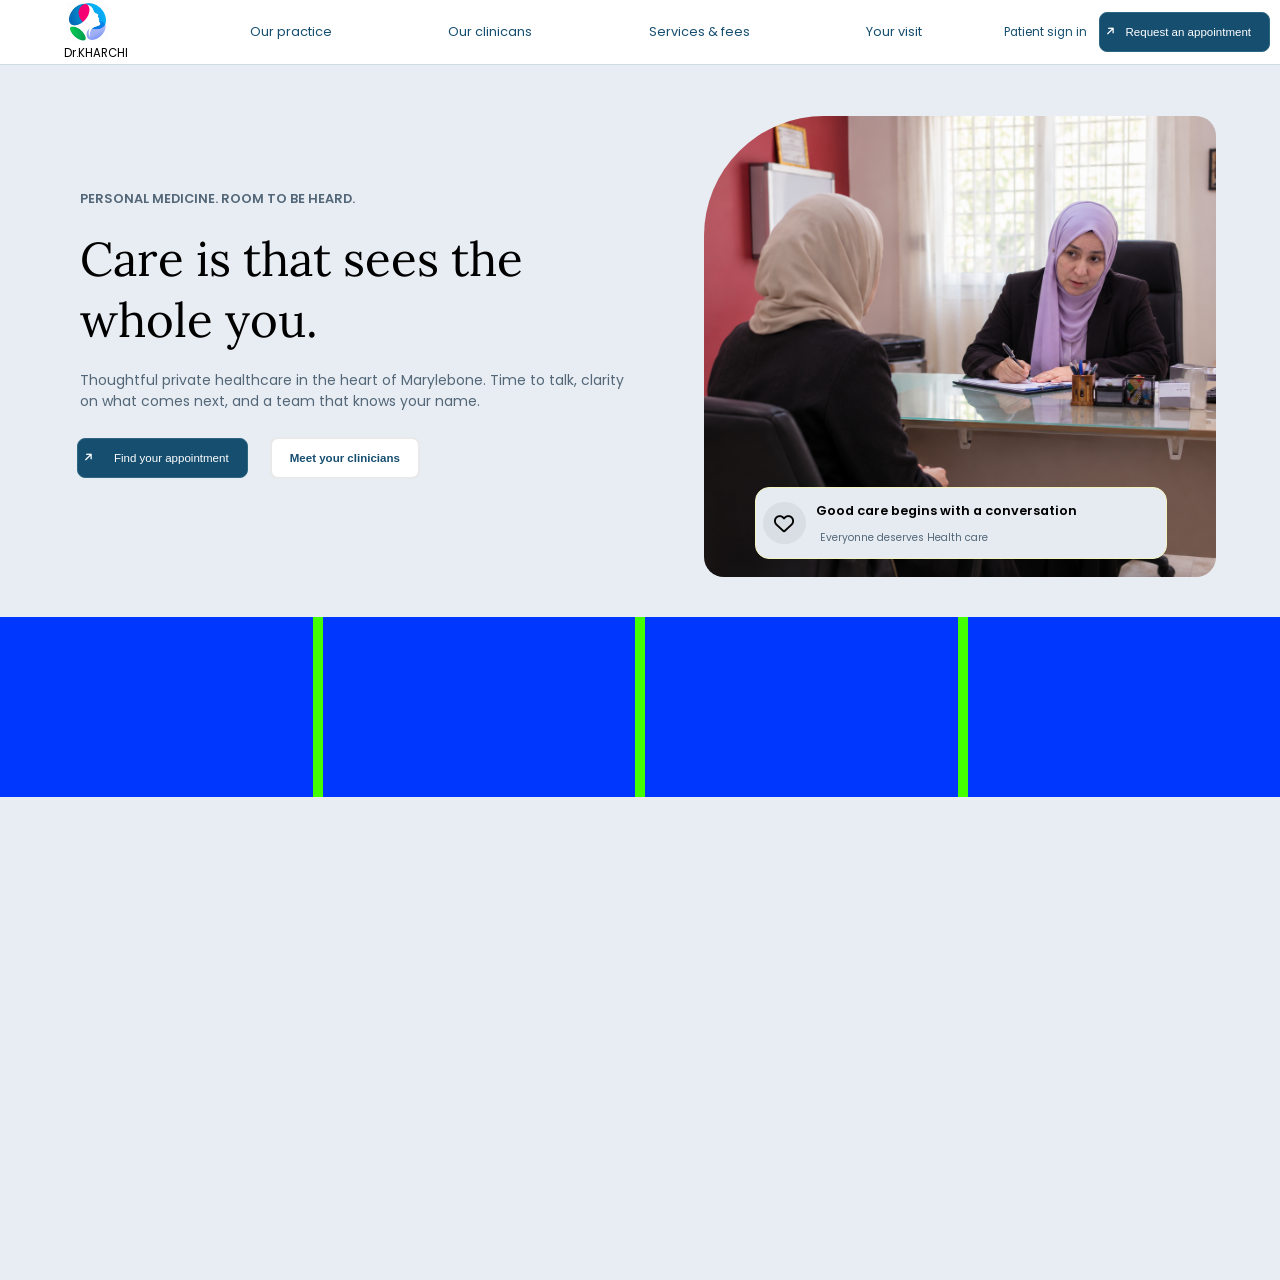
==== Home/Html/index.html @ 0db9b4b2 "Initial commit" ====
<!DOCTYPE html>
<html lang="en">
<head>
    <meta charset="UTF-8">
    <meta name="viewport" content="width=device-width, initial-scale=1.0">
    <title>Document</title>
    <link rel="stylesheet" href="../Css/Home-Style.css">
    <link rel="stylesheet" href="https://cdnjs.cloudflare.com/ajax/libs/font-awesome/6.7.2/css/all.min.css">
<link rel="preconnect" href="https://fonts.googleapis.com">
<link rel="preconnect" href="https://fonts.gstatic.com" crossorigin>
<link href="https://fonts.googleapis.com/css2?family=Archivo+Black&family=Archivo:ital,wght@0,100..900;1,100..900&family=BBH+Bartle&family=Bebas+Neue&family=Bungee&family=Cabin:ital,wght@0,400..700;1,400..700&family=Gravitas+One&family=Great+Vibes&family=Herr+Von+Muellerhoff&family=Isometra&family=Lobster&family=Lora:ital,wght@0,400..700;1,400..700&family=Monoton&family=Orbitron:wght@400..900&family=Permanent+Marker&family=Playfair+Display:ital,wght@0,400..900;1,400..900&family=Poppins:ital,wght@0,400;0,500;0,600;0,700;1,400&family=Press+Start+2P&family=Roboto+Flex:opsz,wght,XOPQ,XTRA,YOPQ,YTDE,YTFI,YTLC,YTUC@8..144,100..1000,96,468,79,-203,738,514,712&family=Roboto:ital,wght@0,100..900;1,100..900&family=Rubik+Mono+One&family=Russo+One&family=SN+Pro:ital,wght@0,200..900;1,200..900&family=Sekuya&display=swap" rel="stylesheet">
</head>


<body>

<header>
<div class="FirstPart-Of-Header">
<div class="Logo-And-ClinicNameDiv">

    <div class="Logo"></div>
       <p  class="ClinicName ">Dr.KHARCHI</p>

</div>

<!--Navigation  bar for  phones-->

<div class="Bars-Text-Div">
    <i class="fa-solid fa-bars" ></i>
    <p>Menue</p>
</div>


<!--Navigation  bar for  phones-->





<nav  class="NavigationBar">

    <a href="">Our practice</a>

    <a href="">Our clinicans</a>

    <a href="">Services & fees</a>

    <a href="">Your visit</a>

</nav>

<div class="HeaderButtonsDiv">

    <a class="SignIn-Link" href="">Patient sign in</a>
    <button class="GetAppointmentBtn">
        <i class="fa-solid fa-arrow-up" style="transform:rotate(45deg);"></i>
        <p>Request an appointment</p>
    </button>
</div>
</div>


<div class="LinksDiv">
    <div class="Line"></div>
<a href="">Our practice</a>

<a href="">Contact</a>

<a href="" class="SignIn-onsmallScreens">
    <p>Patient sign in</p>
    <i   class="fa-solid fa-arrow-right"></i>
</a>
</div>


</header>


<main>

<section class="Cta-Section">
<div class="Cta">
    <div class="Left-Cta">
        
        
            <div class="First-Part">
                 <p class="FirstText">PERSONAL MEDICINE. ROOM TO BE HEARD.</p>
            
                 <h1>Care is that sees  the whole you.</h1>

                 <p class="LastText">Thoughtful private healthcare in the heart of Marylebone. Time to talk, clarity on what comes next, and a team that knows your name.</p>

            </div>

            <div class="ButtonsIn-Cta">

                  <button class="FindAppointment-Btn">
                       <i class="fa-solid fa-arrow-up" style="transform:rotate(45deg);"></i>
                     <p>Find your  appointment</p>
                </button>
                  
                  <button class="MeetBtn">
                    <p>Meet  your clinicians</p>
                    <div class="ScrollingHover"></div>
                  </button>
                  <p class="LetsMeet">Let's meet</p>
                   

            </div>
           
                   
               <div class="Last-Part">

               </div>

    </div>
    
    <div class="Right-Cta">

         <div class="DoctorsPic">
            <div class="Div-Innnside-TheCtaPic">
                <div class="HeartSticker">
                    <i class="fa-regular fa-heart"></i>
                </div>
                <div class="TextInside-CtaPic">
                    <p class="Text1">Good care begins with a conversation</p>
                    <p class="Text2">Everyonne deserves Health care</p>
                </div>
            </div>
         </div>

    </div>

</div>

</section>

<div class="Practice-Essentials">

<div class="Location"></div>
<div class="Working-Days"></div>
<div class="Straight-Pricing"></div>
<div class="LastDiv"></div>


</div>

<section class="">

</section>


</main>




<footer>





</footer>
    
</body>






</html>
---- Home/Css/Home-Style.css ----
html{
    font-size:20px;
    font-family: "Poppins",sans-serif;
}


:root{

 --MainBackground-Color:#e8edf3;

  --Header--BackgroundColor:white;

  --Main-Links-Buttons:#164E70;

}





body{
    display: flex;
    flex-direction: column;
    width: 100%;
    min-height: 100vw;
    margin:0;
    background-color: var(--MainBackground-Color);
    overflow-x: hidden;
}

header{
display: flex;
width: 100%;
height: clamp(3rem,5vw,5rem);
border-bottom:0.5px solid #2f66813c;
background-color: var(--Header--BackgroundColor);
}


.LinksDiv{
    display: none;
   
}


.Bars-Text-Div{

    display: none;
   
}



.FirstPart-Of-Header{
    display: flex;
    width: 100vw;
    height: 100%;
    justify-content: space-between;
    align-items: center;
}





.fa-solid.fa-bars{
    display: none;
}



main{

display: flex;
flex-direction: column;
width: 100%;

}


.Cta-Section{
    display: flex;
    width: 100%;

    padding-bottom: 2rem;
    overflow: hidden;
    box-sizing: border-box;
}




.Logo-And-ClinicNameDiv{
    
    display: flex;
    flex-direction: column;
    width: clamp(7rem,15vw,10rem);
    height: 100%;
    justify-content: center;
    align-items: center;

}



.NavigationBar{

display: flex;
flex: 1;
height: 100%;
min-width: 15rem;
   justify-content: space-around;
    align-items: center;
}



.NavigationBar a{
    text-decoration: none;
    color:var(--Main-Links-Buttons);
    font-size: clamp(0.5rem,1vw,1rem);
}





.HeaderButtonsDiv{

    display: flex;
    width:clamp(15rem,21vw,25rem);
    height: 100%;
    align-items: center;
     justify-content: flex-end;
     padding-right: 0.5rem;
     box-sizing: border-box;
     gap: 0.6rem;
     flex-grow: 0;
}



.GetAppointmentBtn{
    display: flex;
    width: fit-content;
    height: fit-content;
    align-items: center;
    
   
    border-radius: 0.4rem;
    border: 1px solid #2F6681;
    background-color: #164E70;
    cursor: pointer;
}

.GetAppointmentBtn:hover{
background-color: #35586C;
}


.GetAppointmentBtn p{

    font-size: clamp(0.45rem,0.9vw,0.8rem);
    color: white;
    margin: 0.6rem;

}




.GetAppointmentBtn i{

   font-size: clamp(0.4rem,0.8vw,0.6rem);
color: white;
margin: 0;

}




.SignIn-Link{
    text-decoration: none;
    color: #164E70;
       font-size: clamp(0.5rem,0.9vw,0.7rem);

}




.Logo{
    background-image: url("/Photos/Logo.jpg");
    background-size: contain;
    background-repeat: no-repeat;
    width: 30%;
    height: 60%;
}



.ClinicName{
    font-size:clamp(0.5rem,0.9vw,0.65rem);
    margin: 0;
    margin-top: 0.2rem;
    text-align: center;
}



.Cta{
    display: flex;
    width: 100%;
    flex-wrap: wrap;
}


.Left-Cta{
    display: flex;
    flex-direction: column;
    flex: 1;
    min-width: 21rem;
    height: clamp(15rem,40vw,35rem);
justify-content: center;
padding-top: 4%;
box-sizing: border-box;

}


.Right-Cta{
    display: flex;
    flex: 1;
        min-width: 30rem;
     justify-content: center;
     align-items: end;
    height: clamp(15rem,40vw,35rem);
}


.DoctorsPic{
    position: relative;
    background-image: url("/Photos/DoctorsPic.png");
    background-size: cover;
    background-position: center;
    width: 80%;
    height: 90%;
    border-top-right-radius: 1rem;
        border-top-left-radius: 6rem;

        border-bottom-left-radius: 1rem;
                border-bottom-right-radius: 1rem;
         
      }




.Div-Innnside-TheCtaPic{
    position: absolute;
    display: flex;
     width: 80%;
     height: 15%;
     bottom: 4%;
     left: 10%;
     border-radius: 0.7rem;
     border: 1px solid rgb(244, 244, 192);
     background-color: #e5ebf1;
}




.HeartSticker{
    display: flex;
    flex: 1;
    max-width: 9%;
    min-width: 2.5rem;
    height: 100%;

    justify-content: flex-end;
    align-items: center;
}

.HeartSticker i{
    padding-bottom: 0.5rem;
      padding-top: 0.62rem;
        padding-right: 0.6rem;
          padding-left: 0.57rem;
    border-radius: 1.5rem;
    align-self: center;
    height: fit-content;
       

    background-color:rgba(128, 128, 128, 0.131);
}


.TextInside-CtaPic{
     display: flex;
     flex-direction: column;
    flex: 1;
 justify-content: center;
    padding-left: 0.5rem;
    box-sizing: border-box;
}



.TextInside-CtaPic .Text1{
font-size:clamp(0.6rem,1vw,0.8rem);
margin-bottom: 0;
font-weight: 600;
}




.TextInside-CtaPic .Text2{
margin-top: 0.5rem;
font-size:clamp(0.4rem,0.8vw,0.7rem);
color: #536778;
padding-left:0.2rem;
box-sizing: border-box;
}



.First-Part{
    display: flex;
    flex-direction: column;
    width: 100%;
    height: fit-content;
    flex-wrap: wrap;
    padding-left: 4rem;
    box-sizing: border-box;
}




.First-Part .FirstText{
font-size:clamp(0.5rem,1vw,0.8rem);
font-weight: 600;
margin: 0;
color: #536778;
}



.First-Part h1{

font-size:clamp(2rem,3.7vw,4rem);
font-weight: 400;
  font-family: 'Lora', serif;
  margin-top:1rem;
  margin-bottom:1rem;
}


.First-Part .LastText{

font-size:clamp(0.7rem,1vw,1rem);
font-weight: 400;
margin: 0;
color: #536778;
}






.ButtonsIn-Cta{
    display: flex;
    width:70%;
    height:20%;
    align-items: center;
    padding-left:clamp(3.8rem,6vw,4rem);
    gap: 5%;
}




.FindAppointment-Btn{
position: relative;
     display: flex;
    width: fit-content;
    height: fit-content;
    align-items: center;
    gap: 0.5rem;
    
    border-radius: 0.4rem;
    border: 1px solid #2F6681;
    background-color: #164E70;
    cursor: pointer;
    transition: 0.5s ease;
      will-change: transform;   
      -webkit-font-smoothing: antialiased;       
}


.FindAppointment-Btn p{

    font-size: clamp(0.4rem,0.9vw,0.8rem);
    color: white;
    margin: 0.6rem;
}


.FindAppointment-Btn:hover{
background-color: #35586C;
box-shadow: 0 1px 36px #35586c77;
transform: translateY(-3px);
}




.FindAppointment-Btn i{

   font-size: clamp(0.4rem,0.8vw,0.6rem);
color: white;

}



.MeetBtn{
    position: relative;
     display: flex;
    width: fit-content;
    height: fit-content;
    align-items: center;
    gap: 0.5rem;
    
    border-radius: 0.4rem;
    border:2px solid rgba(163, 161, 161, 0.236);
        background-color:#fff;
    cursor: pointer;
      overflow: hidden;
    box-sizing: border-box;
}


.MeetBtn p{
    font-size: clamp(0.4rem,0.9vw,0.8rem);

      color: var(--Main-Links-Buttons);
      font-weight: 600;
      margin: 0.6rem;
      z-index: 1;
}


.ScrollingHover{
    position: absolute;
    background-color: #569ac5;
    width: 100%;
    height: 100%;
     left: 0;
transform: translateX(-101%);
transition: 0.7s ease;
z-index: 0;
}

.MeetBtn:hover .ScrollingHover{
transform: translateX(0);

}

.MeetBtn:hover p{

    color: #fff;

}


.LetsMeet{
        position: absolute;
        left: clamp(24rem,30vw,26rem);
       font-size: clamp(0.4rem,0.7vw,0.7rem);
       transform: translateY(20px);
       padding-left: 1.3rem;
         opacity: 0;
        color: green;
        transition: 0.6s  ease;
        box-sizing: border-box;
}


.MeetBtn:hover ~  .LetsMeet{
       transform: translateY(0);

opacity: 1;

}



.Practice-Essentials{
display: flex;
width: 100%;
justify-content: center;
flex-wrap: wrap;
background-color: rgb(68, 255, 0);
gap: 0.5rem;
}




.Practice-Essentials div{
display: flex;
  flex: 1;

    background: lightblue;
    min-width: 8rem;
    height: clamp(6rem,15vw,9rem);

background-color: rgb(0, 55, 255);

}



@media (max-width:1320px){

    .LetsMeet{
   
        left: clamp(21.5rem,25vw,36rem);
     
}


}

@media (max-width:1135px){

    .LetsMeet{
   
  left: clamp(20rem,25vw,26rem);     
}


.fa-solid.fa-bars{
    display: none;
}


}




@media (max-width:1020px){




.DoctorsPic{
  
    width: 80%;
    height: 100%;
   
         
      }


    .LetsMeet{
   
        left: clamp(22rem,29vw,29rem);
     
}

.FirstText{
    text-align: center;
}

.First-Part h1{
    text-align: center;
}

.First-Part .LastText{
   align-self: center;
   text-align: center;
    width: 50%;
}


.First-Part{
    padding-left: 0;
}




.ButtonsIn-Cta{

width: 100%;
justify-content: center;
padding-left: 0.5rem;
}

.FindAppointment-Btn,.MeetBtn{
    border-radius: 1rem;
 
}

.FindAppointment-Btn{
        background-color: #164E70;

}


.MeetBtn  p{
    margin-left: 1.4rem;
      margin-right: 1.4rem;
         margin-top: 0.65rem;
      margin-bottom: 0.65rem;
}


.LetsMeet{
    display: none;
}


.Left-Cta{
     height: clamp(15rem,30vw,30rem);
      padding-left: 0;
    gap: 0.5rem;
}


.fa-solid.fa-bars{
    display: none;
}



.Div-Innnside-TheCtaPic{
     width: 60%;
     height: 20%;
     bottom: 4%;
     left: 22%;
}




}




@media (max-width:816px){

.NavigationBar{
 display: none;
}


header{
    flex-direction: column;
    justify-content: space-between;
    min-height: 7rem;
    align-items: flex-start;
    flex-shrink: 1;
}




.FirstPart-Of-Header{
    display: flex;
    width: 100vw;
    height: 50%;
    justify-content: space-between;
    align-items: center;
}




.Logo-And-ClinicNameDiv{
    
   
    gap: 0;
    width: clamp(4rem,15vw,10rem);
    height: 80%;
    align-items: center;
box-sizing: border-box;
}




.Logo{

    width: 2rem;
    height: 80%;
}



.Logo-And-ClinicNameDiv p{
    
     margin-top: 0rem;
     line-height: 0.3rem;
    text-align: center;
    

}


.Line{
    position: absolute;

   top: 0.4rem;
    width: 50%;
    height: 1px;
    background-color: rgba(0, 0, 0, 0.144);
}





.LinksDiv{
    position: relative;
    display: flex;
    width: 100%;
    flex: 1;
    align-items: center;
    justify-content: space-evenly;

}


.LinksDiv a{
    text-decoration: none;
    color:var(--Main-Links-Buttons);
    font-size: medium;
}



.SignIn-onsmallScreens{
    display: flex;
    align-items: center;
    gap: 0.5rem;
     
}


.Div-Innnside-TheCtaPic{

     width: 60%;
     height: 20%;
     bottom: 4%;
     left: 22%;

}


.TextInside-CtaPic .Text1{
    font-size:clamp(0.5rem,1vw,0.8rem);
}



.TextInside-CtaPic .Text2{
margin-top: 0.26rem;

}



.HeaderButtonsDiv{
    display: none;
}



.Bars-Text-Div{

    display: flex;
    width: fit-content;
    height: fit-content;
    align-items: center;
    gap: 0.5rem;
    padding-right: 1rem;
    box-sizing: border-box;
}


.Bars-Text-Div p{

   font-size: medium;
}




.fa-solid.fa-bars{
    display: flex;
    

    font-size:clamp(1rem,4vw,3rem);
 
    padding: 0.3rem;
    border-radius: 0.4rem;
    cursor: pointer;
    transition: 0.3s ease;
    border: 1px solid transparent;
}


.fa-solid.fa-bars:hover{
    border-color: rgb(5, 143, 241);
    background-color: rgba(0, 0, 255, 0.098);
}



.DoctorsPic{
    width: 90%;
    height: 100%;

}

.Right-Cta{
     height: clamp(18rem,40vw,35rem);

}


}



@media (max-width:695px){

    .First-Part h1{
        font-size:clamp(1.6rem,2vw,2rem);
        
    }

}





@media (max-width:600px){


.LinksDiv a{
    text-decoration: none;
    color:var(--Main-Links-Buttons);
    font-size: small;
}




.Left-Cta{
 flex: 1;
 min-width: 15rem;
 height:fit-content;
}



.FirstText{
    text-align: start;
    padding-top: 1rem;
        margin-bottom: 0;
   box-sizing: border-box;
   
}

.First-Part h1{
    text-align: start;
    margin-top: 0rem;
    margin-bottom: 0.4rem;
      font-size:xx-large;
      
       width: 89%;

}

.First-Part .LastText{
   align-self: flex-start;
   text-align: start;
    width: 75%;
    min-width: 12rem;
font-size:small;
}

.Cta{
    gap: 0.9rem;
}


.First-Part{
    padding-left: 0.8rem;
}


.ButtonsIn-Cta{
    flex-direction: column;
    width: 100%;
    align-items: center;
    height: fit-content;
    gap: 0.7rem;


    box-sizing: border-box;
}

 .FindAppointment-Btn{
    position: relative;
    justify-content: center;
    border-radius: 0.3rem;
    width: 90%;
    gap: 0;
    
}



.MeetBtn{
        width: 91%;
      justify-content: center;
    border-radius: 0.37rem;
}




 .FindAppointment-Btn p{

font-size:medium;
    border-radius: 0.3rem;
    width: 90%;
    margin-left: 0;
    
}


 .FindAppointment-Btn i{
   position: absolute;
font-size:medium;
right:3rem;
   
}




 .MeetBtn p{
 margin: 0.6rem;
    border-radius: 0.37rem;
    font-size:medium;

}



.Right-Cta{
  
    flex: 1;
        min-width: 15rem;
    height: clamp(18rem,40vw,35rem);
    align-items: flex-start;
}


.DoctorsPic{
    width: 90vw;
    height: 80vw;
 

}


.Div-Innnside-TheCtaPic div:has(i){
display: none;
}


.Div-Innnside-TheCtaPic{
border-radius: 0.4rem;
width: 70%;
left: 16%;

}


.TextInside-CtaPic .Text1{
font-size:2.5vw;
}

.TextInside-CtaPic .Text2{
    font-size: 2.4vw;
    padding-left: 0;
}


}



@media (max-width:500px){

    
.DoctorsPic{
  
    border-top-right-radius: 0.8rem;
        border-top-left-radius: 4rem;

        border-bottom-left-radius: 0.8rem;
                border-bottom-right-radius: 0.8rem;

}

.Bars-Text-Div p{

 font-size:small;
}


}
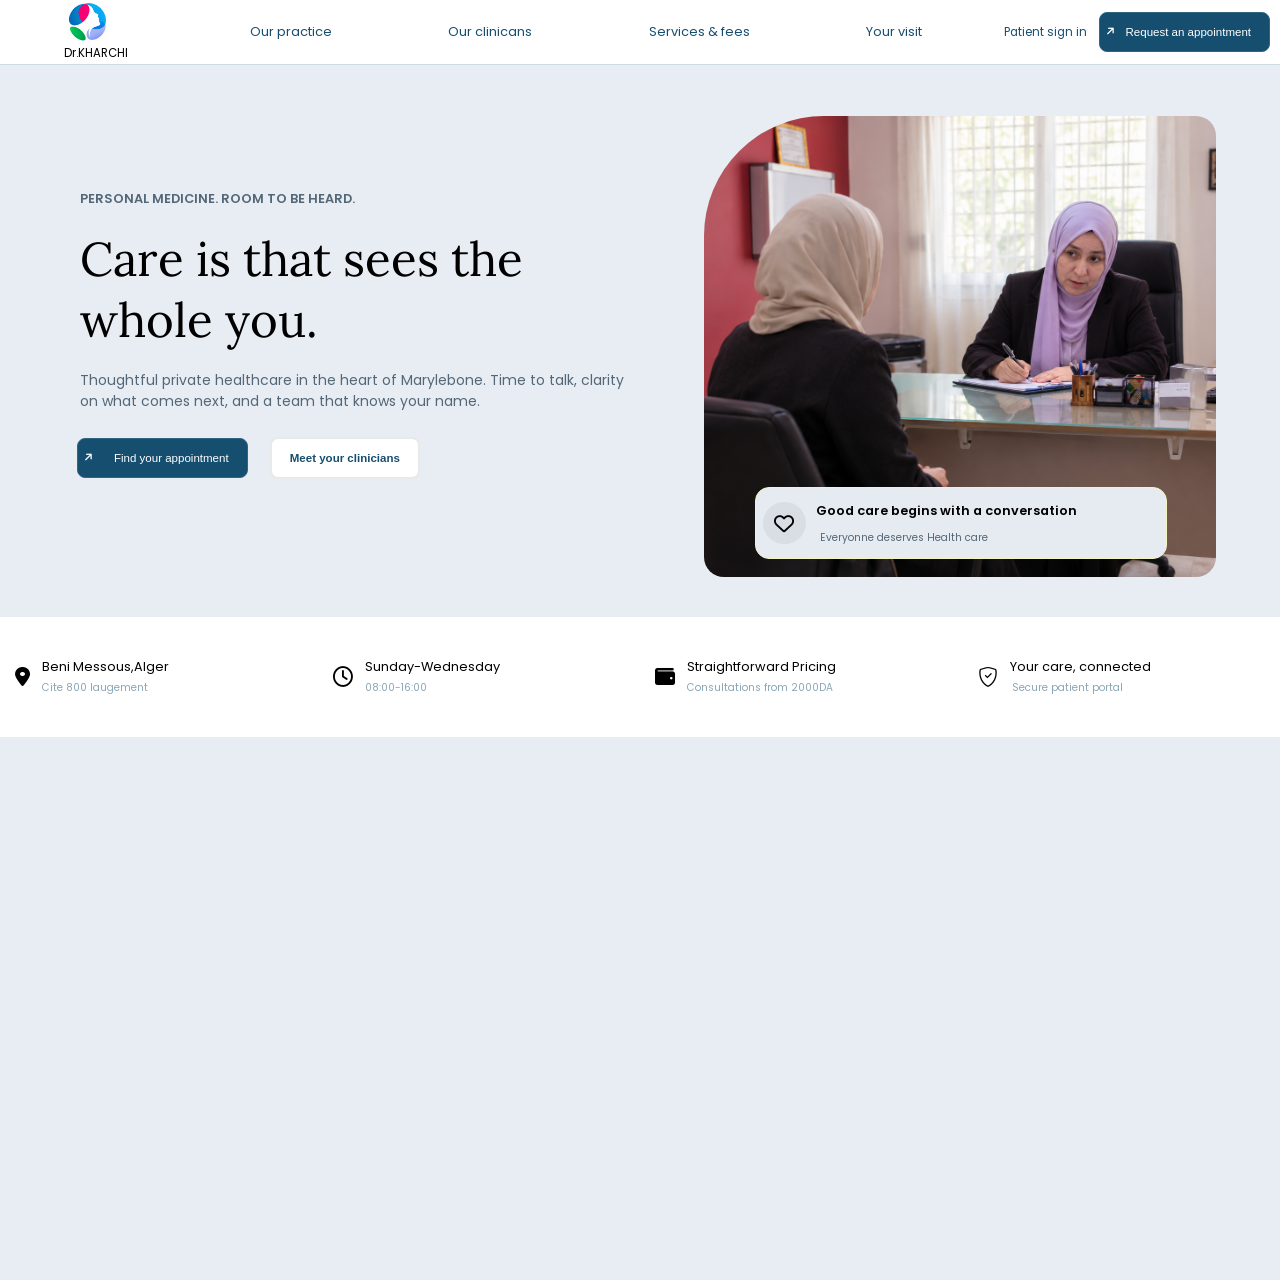
==== commit 6e415cc0: "Update clinic website" ====
--- a/Home/Html/index.html
+++ b/Home/Html/index.html
@@ -11,6 +11,8 @@
 <link rel="preconnect" href="https://fonts.googleapis.com">
 <link rel="preconnect" href="https://fonts.gstatic.com" crossorigin>
 <link href="https://fonts.googleapis.com/css2?family=Archivo+Black&family=Archivo:ital,wght@0,100..900;1,100..900&family=BBH+Bartle&family=Bebas+Neue&family=Bungee&family=Cabin:ital,wght@0,400..700;1,400..700&family=Gravitas+One&family=Great+Vibes&family=Herr+Von+Muellerhoff&family=Isometra&family=Lobster&family=Lora:ital,wght@0,400..700;1,400..700&family=Monoton&family=Orbitron:wght@400..900&family=Permanent+Marker&family=Playfair+Display:ital,wght@0,400..900;1,400..900&family=Poppins:ital,wght@0,400;0,500;0,600;0,700;1,400&family=Press+Start+2P&family=Roboto+Flex:opsz,wght,XOPQ,XTRA,YOPQ,YTDE,YTFI,YTLC,YTUC@8..144,100..1000,96,468,79,-203,738,514,712&family=Roboto:ital,wght@0,100..900;1,100..900&family=Rubik+Mono+One&family=Russo+One&family=SN+Pro:ital,wght@0,200..900;1,200..900&family=Sekuya&display=swap" rel="stylesheet">
+<link rel="stylesheet"
+href="https://cdn.jsdelivr.net/npm/bootstrap-icons@1.11.3/font/bootstrap-icons.min.css">
 </head>
 
 
@@ -139,10 +141,64 @@
 
 <div class="Practice-Essentials">
 
-<div class="Location"></div>
-<div class="Working-Days"></div>
-<div class="Straight-Pricing"></div>
-<div class="LastDiv"></div>
+<div class="Location">
+    <div class="StickerDiv">
+        <i class="fa-solid fa-location-dot"></i>
+      
+    </div>
+
+         <div class="TextDiv">
+            <p>Beni Messous,Alger</p>
+            <p>Cite 800 laugement</p>
+         </div>
+
+</div>
+
+<div class="Working-Days">
+ <div class="StickerDiv">
+        <i class="fa-regular fa-clock"></i>
+      
+    </div>
+
+         <div class="TextDiv">
+            <p>Sunday-Wednesday</p>
+            <p>08:00-16:00</p>
+         </div>
+</div>
+
+
+<div class="Straight-Pricing">
+
+<div class="StickerDiv">
+             <i class="fa-solid fa-wallet"></i>
+      
+    </div>
+
+         <div class="TextDiv">
+            <p>Straightforward Pricing</p>
+            <p>Consultations from 2000DA</p>
+         </div>
+
+</div>
+
+
+
+<div class="LastDiv">
+
+<div class="StickerDiv">
+        <i class="bi bi-shield-check"></i>
+      
+    </div>
+
+         <div class="TextDiv">
+            <p>Your care, connected</p>
+            <p>Secure patient portal</p>
+         </div>
+
+
+
+
+</div>
 
 
 </div>
--- a/Home/Css/Home-Style.css
+++ b/Home/Css/Home-Style.css
@@ -14,6 +14,7 @@
 
   --Main-Links-Buttons:#164E70;
 
+     --SideGrey-Text-Color:#8AA6B7;
 }
 
 
@@ -505,26 +506,218 @@
 .Practice-Essentials{
 display: flex;
 width: 100%;
-justify-content: center;
+justify-content: flex-end;
+
 flex-wrap: wrap;
-background-color: rgb(68, 255, 0);
 gap: 0.5rem;
-}
-
-
-
-
-.Practice-Essentials div{
+background-color: #fff;
+}
+
+
+
+
+.Practice-Essentials .Location,.Working-Days,.Straight-Pricing,.LastDiv{
 display: flex;
   flex: 1;
-
-    background: lightblue;
-    min-width: 8rem;
-    height: clamp(6rem,15vw,9rem);
-
-background-color: rgb(0, 55, 255);
-
-}
+align-items: center;
+    min-width: 6rem;
+    max-width: 22rem;
+    height: clamp(5rem,13vw,6rem);
+
+
+}
+
+.Practice-Essentials p{
+    width: fit-content;
+}
+
+.Location .StickerDiv{
+display: flex;
+width: 10%;
+min-width: 2rem;
+height: 50%;
+align-items: center;
+justify-content: flex-end;
+padding-right: 0.5rem;
+
+box-sizing: border-box;
+}
+
+
+.Location .TextDiv{
+    display: flex;
+    flex-direction: column;
+    flex: 1;
+      
+     box-sizing: border-box;
+}
+
+.Location .TextDiv p{
+   
+   margin: 0.1rem;
+}
+
+
+.Location .TextDiv p:nth-child(1){
+   
+
+      font-size: clamp(0.6rem,1vw,1rem);
+}
+
+
+
+.Location .TextDiv p:nth-child(2){
+   
+     font-size: clamp(0.4rem,0.8vw,0.7rem);
+     color: var(--SideGrey-Text-Color);
+}
+
+
+
+
+
+
+.Working-Days .StickerDiv{
+display: flex;
+width: 10% !important;
+height: 50%;
+align-items: center;
+justify-content: flex-end;
+padding-right: 0.5rem;
+min-width: 2rem;
+box-sizing: border-box;
+}
+
+
+.Working-Days .TextDiv{
+    display: flex;
+    flex-direction: column;
+    flex: 1;
+
+     box-sizing: border-box;
+}
+
+.Working-Days  .TextDiv p{
+   
+   margin: 0.1rem;
+}
+
+
+.Working-Days  .TextDiv p:nth-child(1){
+
+      font-size: clamp(0.6rem,1vw,1rem);
+}
+
+
+
+.Working-Days  .TextDiv p:nth-child(2){
+   
+     font-size: clamp(0.4rem,0.8vw,0.7rem);
+          color: var(--SideGrey-Text-Color);
+
+}
+
+
+
+
+
+
+.Straight-Pricing .StickerDiv{
+display: flex;
+width: 10% !important;
+height: 50%;
+align-items: center;
+justify-content: flex-end;
+padding-right: 0.5rem;
+min-width: 2rem;
+box-sizing: border-box;
+}
+
+
+.Straight-Pricing .TextDiv{
+    display: flex;
+    flex-direction: column;
+    flex: 1;
+
+     box-sizing: border-box;
+}
+
+.Straight-Pricing  .TextDiv p{
+   
+   margin: 0.1rem;
+}
+
+
+.Straight-Pricing  .TextDiv p:nth-child(1){
+   
+      font-size: clamp(0.6rem,1vw,1rem);
+}
+
+
+
+.Straight-Pricing  .TextDiv p:nth-child(2){
+   
+     font-size: clamp(0.4rem,0.8vw,0.7rem);
+          color: var(--SideGrey-Text-Color);
+
+}
+
+
+
+
+
+
+
+
+.LastDiv .StickerDiv{
+display: flex;
+width: 10% !important;
+height: 50%;
+align-items: center;
+justify-content: flex-end;
+padding-right: 0.5rem;
+min-width: 2rem;
+box-sizing: border-box;
+}
+
+
+.LastDiv .TextDiv{
+    display: flex;
+    flex-direction: column;
+    flex: 1;
+
+     box-sizing: border-box;
+}
+
+.LastDiv .TextDiv p{
+   
+   margin: 0.1rem;
+}
+
+
+.LastDiv  .TextDiv p:nth-child(1){
+   
+      font-size: clamp(0.6rem,1vw,1rem);
+}
+
+
+
+.LastDiv  .TextDiv p:nth-child(2){
+   
+     font-size: clamp(0.4rem,0.8vw,0.7rem);
+          color: var(--SideGrey-Text-Color);
+    padding-left: 0.1rem;
+    box-sizing: border-box;
+}
+
+
+
+
+
+
+
+
+
 
 
 
@@ -979,12 +1172,13 @@
         min-width: 15rem;
     height: clamp(18rem,40vw,35rem);
     align-items: flex-start;
+
 }
 
 
 .DoctorsPic{
-    width: 90vw;
-    height: 80vw;
+    width: 95vw;
+    height: 100%;
  
 
 }
@@ -998,6 +1192,7 @@
 .Div-Innnside-TheCtaPic{
 border-radius: 0.4rem;
 width: 70%;
+height: fit-content;
 left: 16%;
 
 }
@@ -1017,7 +1212,7 @@
 
 
 
-@media (max-width:500px){
+@media (max-width:772px){
 
     
 .DoctorsPic{
@@ -1036,22 +1231,76 @@
 }
 
 
-}
-
-
-
-
-
-
-
-
-
-
-
-
-
-
-
-
-
-
+.Practice-Essentials div{
+ justify-content: center;
+}
+
+
+
+.Practice-Essentials div{
+
+min-width: 26rem;
+
+    
+}
+
+
+   .Practice-Essentials {
+
+flex-direction: column;
+align-items: center;
+gap: 1.5rem;
+padding-top: 0.5rem;
+padding-left: 0.5rem;
+box-sizing: border-box;
+}
+
+
+
+    .Practice-Essentials div{
+
+ justify-content: flex-start;
+min-width:0;
+width:80%;
+
+}
+
+
+.Location,.Working-Days,.Straight-Pricing,.LastDiv{
+background-color: #164d700c;
+border-radius: 0.5rem;
+padding: 0.2rem;
+
+}
+
+
+}
+
+
+
+
+
+@media (max-width:460px){
+
+
+   .Practice-Essentials {
+
+gap: 0.7rem;
+align-items: flex-start;
+
+}
+
+
+
+
+
+.Location,.Working-Days,.Straight-Pricing,.LastDiv{
+background-color: transparent;
+align-items: flex-start;
+}
+}
+
+
+
+
+
